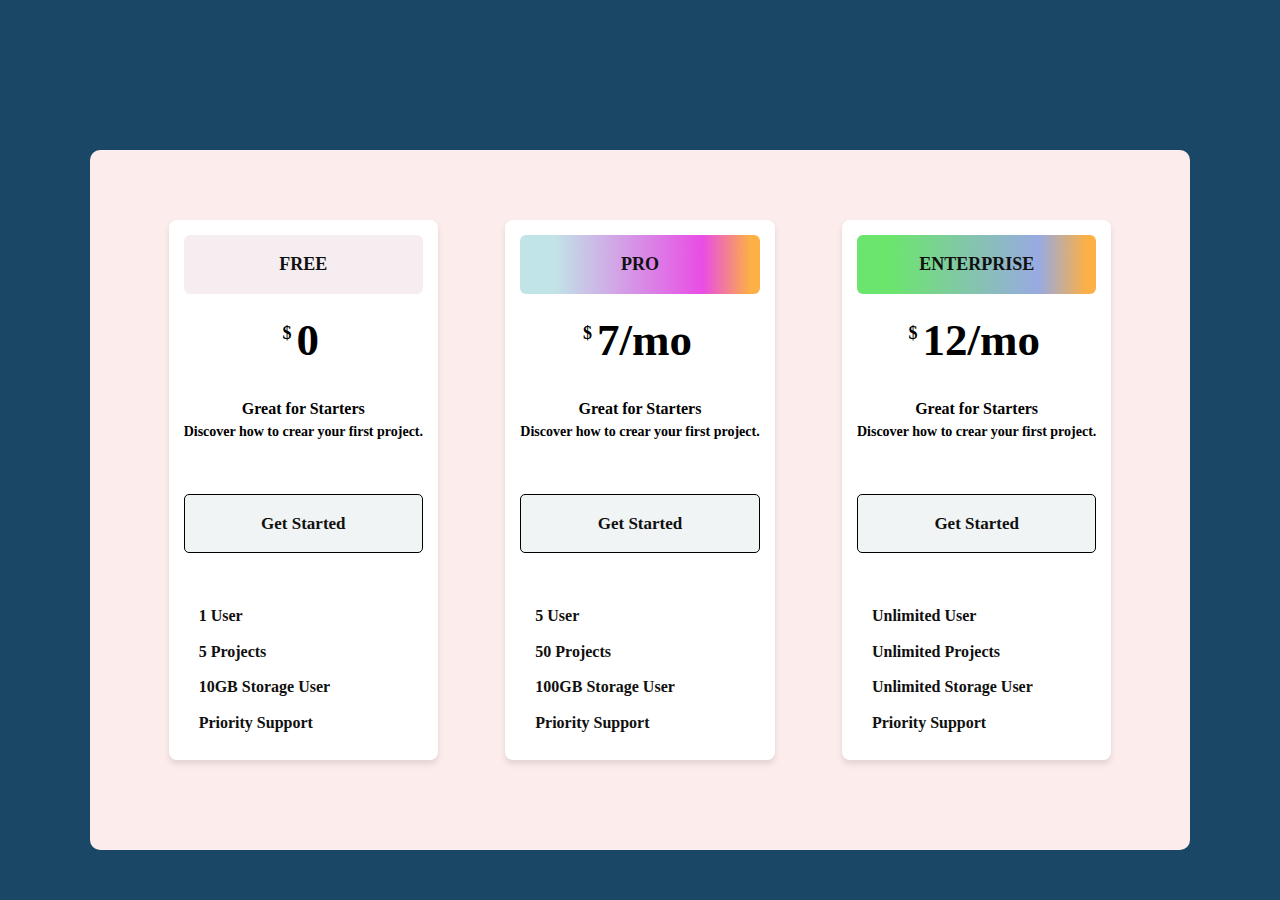
==== 75. Pricing Card CSS Mini-Project/index.html @ 9fcb31f4 "first commit" ====
<!DOCTYPE html>
<html lang="en">
<head>
    <meta charset="UTF-8">
    <meta name="viewport" content="width=device-width, initial-scale=1.0">
    <title>Pricing </title>
    <link rel="stylesheet" href="style.css">
</head>
    <body>
            
    <div class="container">
        <div class="pricing">
            <div class="card card-free">
                <h2>Free</h2>
                <p class="price"><sup>$</sup>0</p>
                <p class="price-info"><strong> Great for Starters</strong> </p>
                <p class="main-text">Discover how to crear your first project.</p>
                <a href="#" class="btn">Get Started</a>

                <ul >
                    <li> 1 User</li>
                    <li> 5 Projects</li>
                    <li> 10GB Storage User</li>
                    <li> Priority Support</li>
                </ul>

            </div>

            <div class="card card-pro">
                <h2>Pro</h2>
                <p class="price"><sup>$</sup>7/mo</p>
                <p class="price-info"><strong> Great for Starters</strong> </p>
                <p class="main-text">Discover how to crear your first project.</p>
                <a href="#" class="btn">Get Started</a>

                <ul >
                    <li> 5 User</li>
                    <li> 50 Projects</li>
                    <li> 100GB Storage User</li>
                    <li> Priority Support</li>
                </ul>

            </div>


            <div class="card card-enterprise">
                <h2>Enterprise</h2>
                <p class="price"><sup>$</sup>12/mo</p>
                <p class="price-info"><strong> Great for Starters</strong> </p>
                <p class="main-text">Discover how to crear your first project.</p>
                <a href="#" class="btn">Get Started</a>

                <ul >
                    <li><i class="fas fa-check"></i> Unlimited User</li>
                    <li> Unlimited Projects</li>
                    <li> Unlimited Storage User</li>
                    <li> Priority Support</li>
                </ul>

            </div>

        </div>

    </div>

        </body>
</html>
---- 75. Pricing Card CSS Mini-Project/style.css ----
*{
    margin: 0;
    padding: 0;
    box-sizing: border-box;

}

body{
    font-family: 'montserrat' sans-serif;
    font-weight: 600;
    line-height: 1.6;
    background-color: rgb(27, 71, 103);
    color: black;
}

a{
    text-decoration: none;
    color: #007bff;
}

ul{
    list-style: none;

}
li{
    margin-bottom: 10px;
}
.container{
    max-width: 1100px;
    background-color: rgb(252, 236, 236);
    border-radius: 10px;
    margin: 0 auto;
    margin-top: 150px;
    padding: 70px 60px;


}

.pricing{
    display: flex;
    justify-content: space-around;
    gap: 30px;
    flex-wrap: wrap;

}

.card{
    flex-direction: 1;
    background-color: rgb(255, 255, 255);
    border-radius: 8px;
    text-align: center;
    margin-bottom: 20px;
    padding: 15px;
    box-shadow: 0 4px 6px rgba(0,0,0,0.1);


}

.card h2{
    font-size: 18px;
    text-transform: uppercase;
    margin-bottom: 10px;
    padding: 15px;
    color: #101010;
    background: #f6edf1;
    border-radius: 6px;


}
.card-pro h2{
    
    background: rgb(58,169,180);
    background: linear-gradient(90deg, rgba(58,169,180,0.31425070028011204) 14%, 
    rgba(230,57,226,0.8996848739495799) 76%, rgba(252,176,69,1) 96%);

}
.card-enterprise h2{
    
    background: rgb(58,169,180);
    background: linear-gradient(90deg, rgba(57, 220, 59, 0.744) 14%, 
    rgb(152, 170, 226) 76%, rgba(252,176,69,1) 96%);

}

/* Price */

.card .price{
    font-size: 45px;
    font-weight: 700;
    margin-bottom: 20px;

}

.card .price sup {
    font-size: 18px;
    position: relative;
    left: -5px;

}
.card .price span {
    font-size: 18px;
    position: relative;
    left: 5px;
}
.card .main-text{
    font-size: 14px;
    margin-bottom: 50px;

}
/* Button */
.btn{
    display: block;
    background-color: rgb(241, 244, 244);
    color: #101010;
    border: 1px solid black;
    border-radius: 5px;
    padding: 15px;
    width: 100%;
    cursor: pointer;
    font-size: 17px;

}

.btn-primary,
.btn:hover {
background-color: #181717;
color: #ffffff;
}

/* list */
.card ul {
    text-align: left;
    margin-top: 50px;
    margin-left: 15px;
}
.card ul li  {
    color: #101010;
    margin-right: 15px;
}
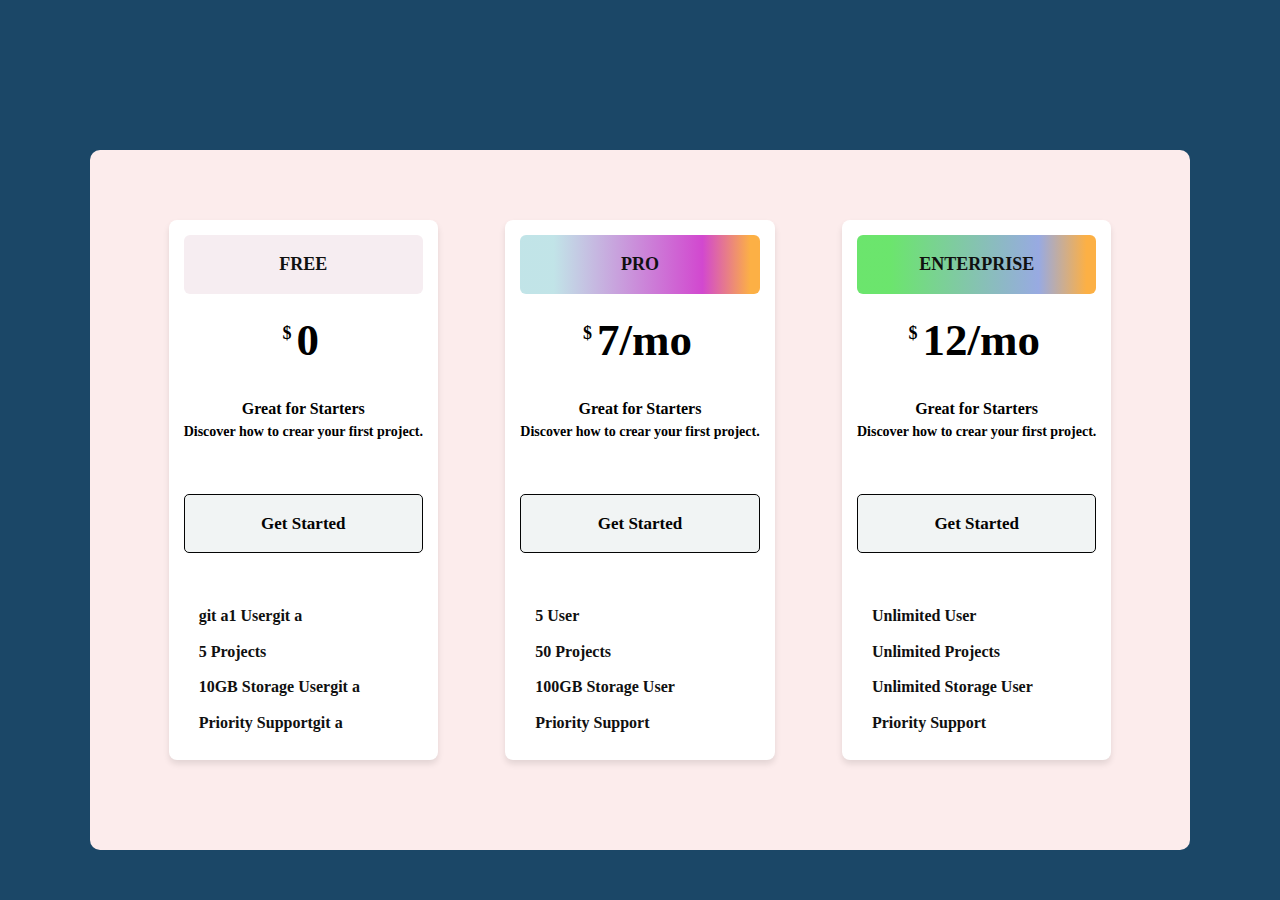
==== commit d342dbdb: "first commit" ====
--- a/75. Pricing Card CSS Mini-Project/index.html
+++ b/75. Pricing Card CSS Mini-Project/index.html
@@ -18,10 +18,10 @@
                 <a href="#" class="btn">Get Started</a>
 
                 <ul >
-                    <li> 1 User</li>
-                    <li> 5 Projects</li>
-                    <li> 10GB Storage User</li>
-                    <li> Priority Support</li>
+                    <li> <b></b>git a1 User</b>git a</li>
+                    <li><b> 5 Projects</b></li>
+                    <li> <b>10GB Storage User</b>git a</li>
+                    <li><b> Priority Support</b>git a</li>
                 </ul>
 
             </div>
--- a/75. Pricing Card CSS Mini-Project/style.css
+++ b/75. Pricing Card CSS Mini-Project/style.css
@@ -71,7 +71,7 @@
     
     background: rgb(58,169,180);
     background: linear-gradient(90deg, rgba(58,169,180,0.31425070028011204) 14%, 
-    rgba(230,57,226,0.8996848739495799) 76%, rgba(252,176,69,1) 96%);
+    rgba(205, 52, 202, 0.9) 76%, rgba(252,176,69,1) 96%);
 
 }
 .card-enterprise h2{
@@ -111,8 +111,8 @@
 .btn{
     display: block;
     background-color: rgb(241, 244, 244);
-    color: #101010;
-    border: 1px solid black;
+    color: #040303;
+    border: 1px solid rgb(4, 4, 4);
     border-radius: 5px;
     padding: 15px;
     width: 100%;
@@ -124,7 +124,7 @@
 .btn-primary,
 .btn:hover {
 background-color: #181717;
-color: #ffffff;
+color: #f4f4f4;
 }
 
 /* list */
